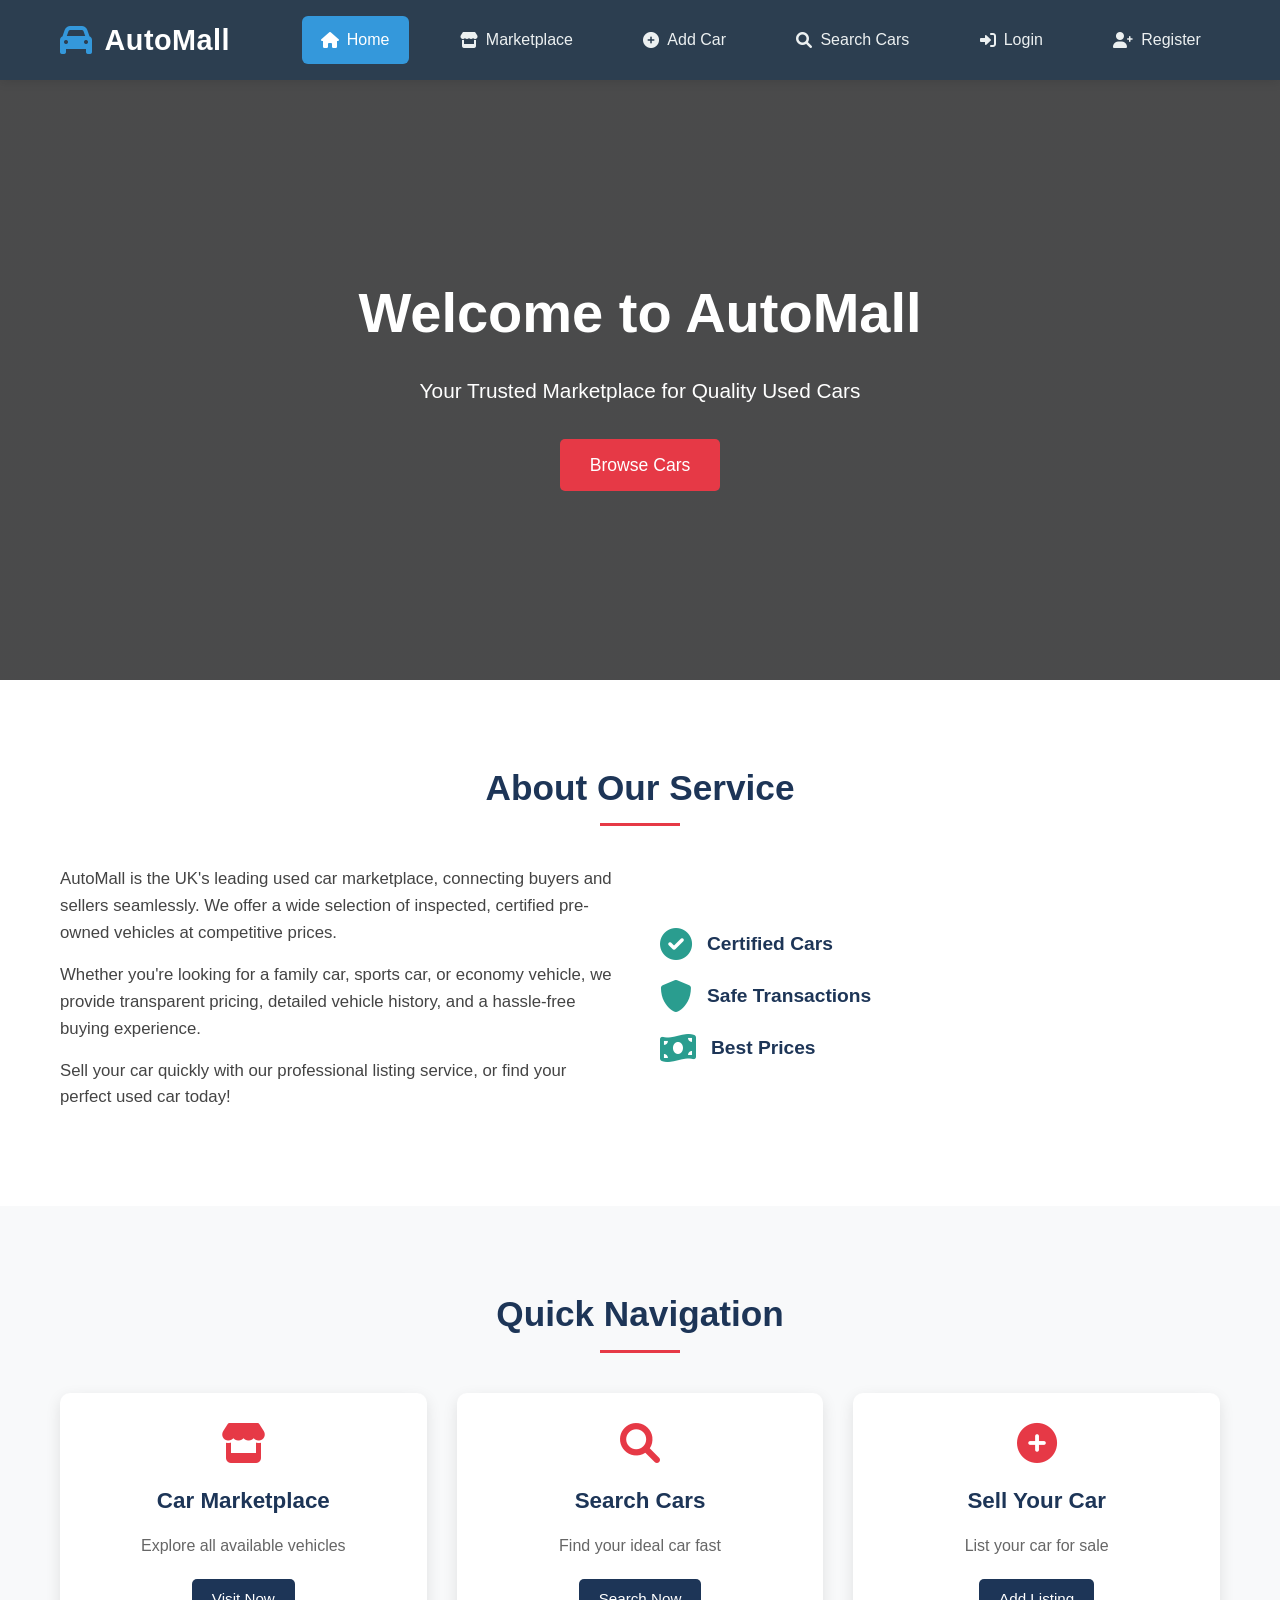
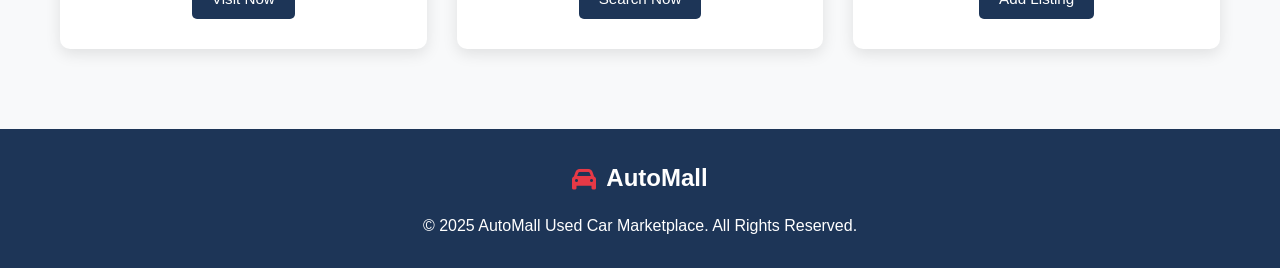
==== index.html @ ef2dfb4d "index.html & style.css" ====
<!DOCTYPE html>
<html lang="en">
<head>
    <meta charset="UTF-8">
    <meta name="viewport" content="width=device-width, initial-scale=1.0">
    <title>AutoMall - Premium Used Cars Marketplace</title>
    <!-- 引入你提供的导航栏资源 -->
    <link rel="stylesheet" href="navbar.css">
    <script src="navbar.js" defer></script>
    <link rel="stylesheet" href="https://cdnjs.cloudflare.com/ajax/libs/font-awesome/6.0.0/css/all.min.css">
    <!-- 主页样式 -->
    <link rel="stylesheet" href="style.css">
</head>
<body>
    <!-- 导航栏开始 (你提供的代码) -->
    <header>
        <nav class="navbar">
            <div class="nav-container">
                <!-- 网站Logo - AutoMall -->
                <div class="logo">
                    <a href="index.html">
                        <i class="fas fa-car"></i>
                        <span>AutoMall</span>
                    </a>
                </div>

                <!-- 导航链接 -->
                <ul class="nav-menu">
                    <li class="active"><a href="index.html"><i class="fas fa-home"></i> Home</a></li>
                    <li><a href="marketplace.html"><i class="fas fa-store"></i> Marketplace</a></li>
                    <li><a href="add-car.html"><i class="fas fa-plus-circle"></i> Add Car</a></li>
                    <li><a href="search.html"><i class="fas fa-search"></i> Search Cars</a></li>
                    <li><a href="login.html"><i class="fas fa-sign-in-alt"></i> Login</a></li>
                    <li><a href="registration.html"><i class="fas fa-user-plus"></i> Register</a></li>
                </ul>

                <!-- 移动端菜单按钮 -->
                <div class="hamburger">
                    <span class="bar"></span>
                    <span class="bar"></span>
                    <span class="bar"></span>
                </div>
            </div>
        </nav>
    </header>
    <!-- 导航栏结束 -->

    <!-- 主页主内容区 -->
    <main>
        <!-- 英雄区/横幅区 -->
        <section class="hero">
            <div class="hero-content">
                <h1>Welcome to AutoMall</h1>
                <p>Your Trusted Marketplace for Quality Used Cars</p>
                <a href="marketplace.html" class="btn">Browse Cars</a>
            </div>
        </section>

        <!-- 业务简介区 -->
        <section class="about">
            <div class="container">
                <h2>About Our Service</h2>
                <div class="about-content">
                    <div class="about-text">
                        <p>AutoMall is the UK's leading used car marketplace, connecting buyers and sellers seamlessly. We offer a wide selection of inspected, certified pre-owned vehicles at competitive prices.</p>
                        <p>Whether you're looking for a family car, sports car, or economy vehicle, we provide transparent pricing, detailed vehicle history, and a hassle-free buying experience.</p>
                        <p>Sell your car quickly with our professional listing service, or find your perfect used car today!</p>
                    </div>
                    <div class="about-features">
                        <div class="feature">
                            <i class="fas fa-check-circle"></i>
                            <h3>Certified Cars</h3>
                        </div>
                        <div class="feature">
                            <i class="fas fa-shield-alt"></i>
                            <h3>Safe Transactions</h3>
                        </div>
                        <div class="feature">
                            <i class="fas fa-money-bill-wave"></i>
                            <h3>Best Prices</h3>
                        </div>
                    </div>
                </div>
            </div>
        </section>

        <!-- 快捷链接区 -->
        <section class="quick-links">
            <div class="container">
                <h2>Quick Navigation</h2>
                <div class="link-cards">
                    <div class="link-card">
                        <i class="fas fa-store"></i>
                        <h3>Car Marketplace</h3>
                        <p>Explore all available vehicles</p>
                        <a href="marketplace.html" class="small-btn">Visit Now</a>
                    </div>
                    <div class="link-card">
                        <i class="fas fa-search"></i>
                        <h3>Search Cars</h3>
                        <p>Find your ideal car fast</p>
                        <a href="search.html" class="small-btn">Search Now</a>
                    </div>
                    <div class="link-card">
                        <i class="fas fa-plus-circle"></i>
                        <h3>Sell Your Car</h3>
                        <p>List your car for sale</p>
                        <a href="add-car.html" class="small-btn">Add Listing</a>
                    </div>
                </div>
            </div>
        </section>
    </main>

    <!-- 页脚 -->
    <footer>
        <div class="container footer-content">
            <div class="footer-logo">
                <i class="fas fa-car"></i>
                <span>AutoMall</span>
            </div>
            <p>&copy; 2025 AutoMall Used Car Marketplace. All Rights Reserved.</p>
        </div>
    </footer>
</body>
</html>
---- navbar.css ----
/* 导航栏样式 - 蓝色系配色 */
.navbar {
    background-color: #2c3e50;
    padding: 1rem 0;
    box-shadow: 0 2px 10px rgba(0, 0, 0, 0.1);
    position: sticky;
    top: 0;
    z-index: 1000;
}

.nav-container {
    max-width: 1200px;
    margin: 0 auto;
    display: flex;
    justify-content: space-between;
    align-items: center;
    padding: 0 20px;
}

.logo a {
    color: white;
    text-decoration: none;
    font-size: 1.8rem;
    font-weight: 700;
    display: flex;
    align-items: center;
    gap: 12px;
    letter-spacing: 0.5px;
}

.logo i {
    color: #3498db;
    font-size: 2rem;
}

.logo span {
    color: white;
    font-weight: 800;
}

.nav-menu {
    display: flex;
    list-style: none;
    gap: 2rem;
    margin: 0;
    padding: 0;
}

.nav-menu li a {
    color: #ecf0f1;
    text-decoration: none;
    padding: 0.7rem 1.2rem;
    border-radius: 6px;
    transition: all 0.3s ease;
    display: flex;
    align-items: center;
    gap: 8px;
    font-weight: 500;
    font-size: 1rem;
}

.nav-menu li a:hover {
    background-color: #3498db;
    color: white;
}

.nav-menu li.active a {
    background-color: #3498db;
    color: white;
}

.hamburger {
    display: none;
    cursor: pointer;
    background: none;
    border: none;
    padding: 5px;
}

.bar {
    display: block;
    width: 25px;
    height: 3px;
    margin: 5px auto;
    background-color: white;
    transition: all 0.3s ease;
    border-radius: 2px;
}

/* 响应式导航栏 */
@media (max-width: 768px) {
    .hamburger {
        display: block;
    }

    .nav-menu {
        position: fixed;
        left: -100%;
        top: 70px;
        flex-direction: column;
        background-color: #2c3e50;
        width: 100%;
        text-align: center;
        transition: 0.3s;
        padding: 2rem 0;
        gap: 0;
        box-shadow: 0 5px 10px rgba(0, 0, 0, 0.1);
    }

    .nav-menu.active {
        left: 0;
    }

    .nav-menu li {
        margin: 1rem 0;
    }

    .nav-menu li a {
        padding: 1rem;
        justify-content: center;
    }

    .hamburger.active .bar:nth-child(2) {
        opacity: 0;
    }

    .hamburger.active .bar:nth-child(1) {
        transform: translateY(8px) rotate(45deg);
    }

    .hamburger.active .bar:nth-child(3) {
        transform: translateY(-8px) rotate(-45deg);
    }
}
---- style.css ----
/* 全局样式重置 */
* {
    margin: 0;
    padding: 0;
    box-sizing: border-box;
    font-family: 'Segoe UI', Tahoma, Geneva, Verdana, sans-serif;
}

body {
    line-height: 1.6;
    color: #333;
    background-color: #f8f9fa;
}

.container {
    max-width: 1200px;
    margin: 0 auto;
    padding: 0 20px;
}

a {
    text-decoration: none;
    color: inherit;
}

ul {
    list-style: none;
}

/* 英雄横幅区 */
.hero {
    background: linear-gradient(rgba(0, 0, 0, 0.7), rgba(0, 0, 0, 0.7)), url('https://images.unsplash.com/photo-1552519507-da3b142c6e3d38?ixlib=rb-4.0.3&auto=format&fit=crop&w=1470&q=80');
    background-size: cover;
    background-position: center;
    height: 600px;
    display: flex;
    align-items: center;
    justify-content: center;
    text-align: center;
    color: white;
}

.hero-content h1 {
    font-size: 3.5rem;
    margin-bottom: 1rem;
}

.hero-content p {
    font-size: 1.3rem;
    margin-bottom: 2rem;
}

.btn {
    display: inline-block;
    background-color: #e63946;
    color: white;
    padding: 12px 30px;
    border-radius: 5px;
    font-size: 1.1rem;
    font-weight: 500;
    transition: background 0.3s ease;
}

.btn:hover {
    background-color: #c1121f;
}

/* 业务简介区 */
.about {
    padding: 80px 0;
    background-color: white;
}

.about h2,
.quick-links h2 {
    text-align: center;
    font-size: 2.2rem;
    margin-bottom: 50px;
    color: #1d3557;
    position: relative;
}

.about h2::after,
.quick-links h2::after {
    content: '';
    width: 80px;
    height: 3px;
    background-color: #e63946;
    position: absolute;
    bottom: -10px;
    left: 50%;
    transform: translateX(-50%);
}

.about-content {
    display: grid;
    grid-template-columns: 1fr 1fr;
    gap: 40px;
    align-items: center;
}

.about-text p {
    font-size: 1.05rem;
    margin-bottom: 15px;
    color: #444;
}

.about-features {
    display: flex;
    flex-direction: column;
    gap: 20px;
}

.feature {
    display: flex;
    align-items: center;
    gap: 15px;
}

.feature i {
    font-size: 2rem;
    color: #2a9d8f;
}

.feature h3 {
    font-size: 1.2rem;
    color: #1d3557;
}

/* 快捷导航区 */
.quick-links {
    padding: 80px 0;
    background-color: #f8f9fa;
}

.link-cards {
    display: grid;
    grid-template-columns: repeat(3, 1fr);
    gap: 30px;
}

.link-card {
    background-color: white;
    padding: 30px;
    border-radius: 10px;
    text-align: center;
    box-shadow: 0 5px 15px rgba(0,0,0,0.1);
    transition: transform 0.3s ease;
}

.link-card:hover {
    transform: translateY(-10px);
}

.link-card i {
    font-size: 2.5rem;
    color: #e63946;
    margin-bottom: 20px;
}

.link-card h3 {
    font-size: 1.4rem;
    margin-bottom: 15px;
    color: #1d3557;
}

.link-card p {
    color: #666;
    margin-bottom: 20px;
}

.small-btn {
    display: inline-block;
    padding: 8px 20px;
    background-color: #1d3557;
    color: white;
    border-radius: 5px;
    font-size: 0.95rem;
    transition: background 0.3s ease;
}

.small-btn:hover {
    background-color: #0d1b2a;
}

/* 页脚 */
footer {
    background-color: #1d3557;
    color: white;
    padding: 30px 0;
    text-align: center;
}

.footer-logo {
    display: flex;
    align-items: center;
    justify-content: center;
    gap: 10px;
    font-size: 1.5rem;
    font-weight: bold;
    margin-bottom: 15px;
}

.footer-logo i {
    color: #e63946;
}

/* 响应式适配 */
@media (max-width: 992px) {
    .about-content {
        grid-template-columns: 1fr;
    }
    
    .link-cards {
        grid-template-columns: 1fr 1fr;
    }
}

@media (max-width: 768px) {
    .hero-content h1 {
        font-size: 2.5rem;
    }
    
    .link-cards {
        grid-template-columns: 1fr;
    }
}
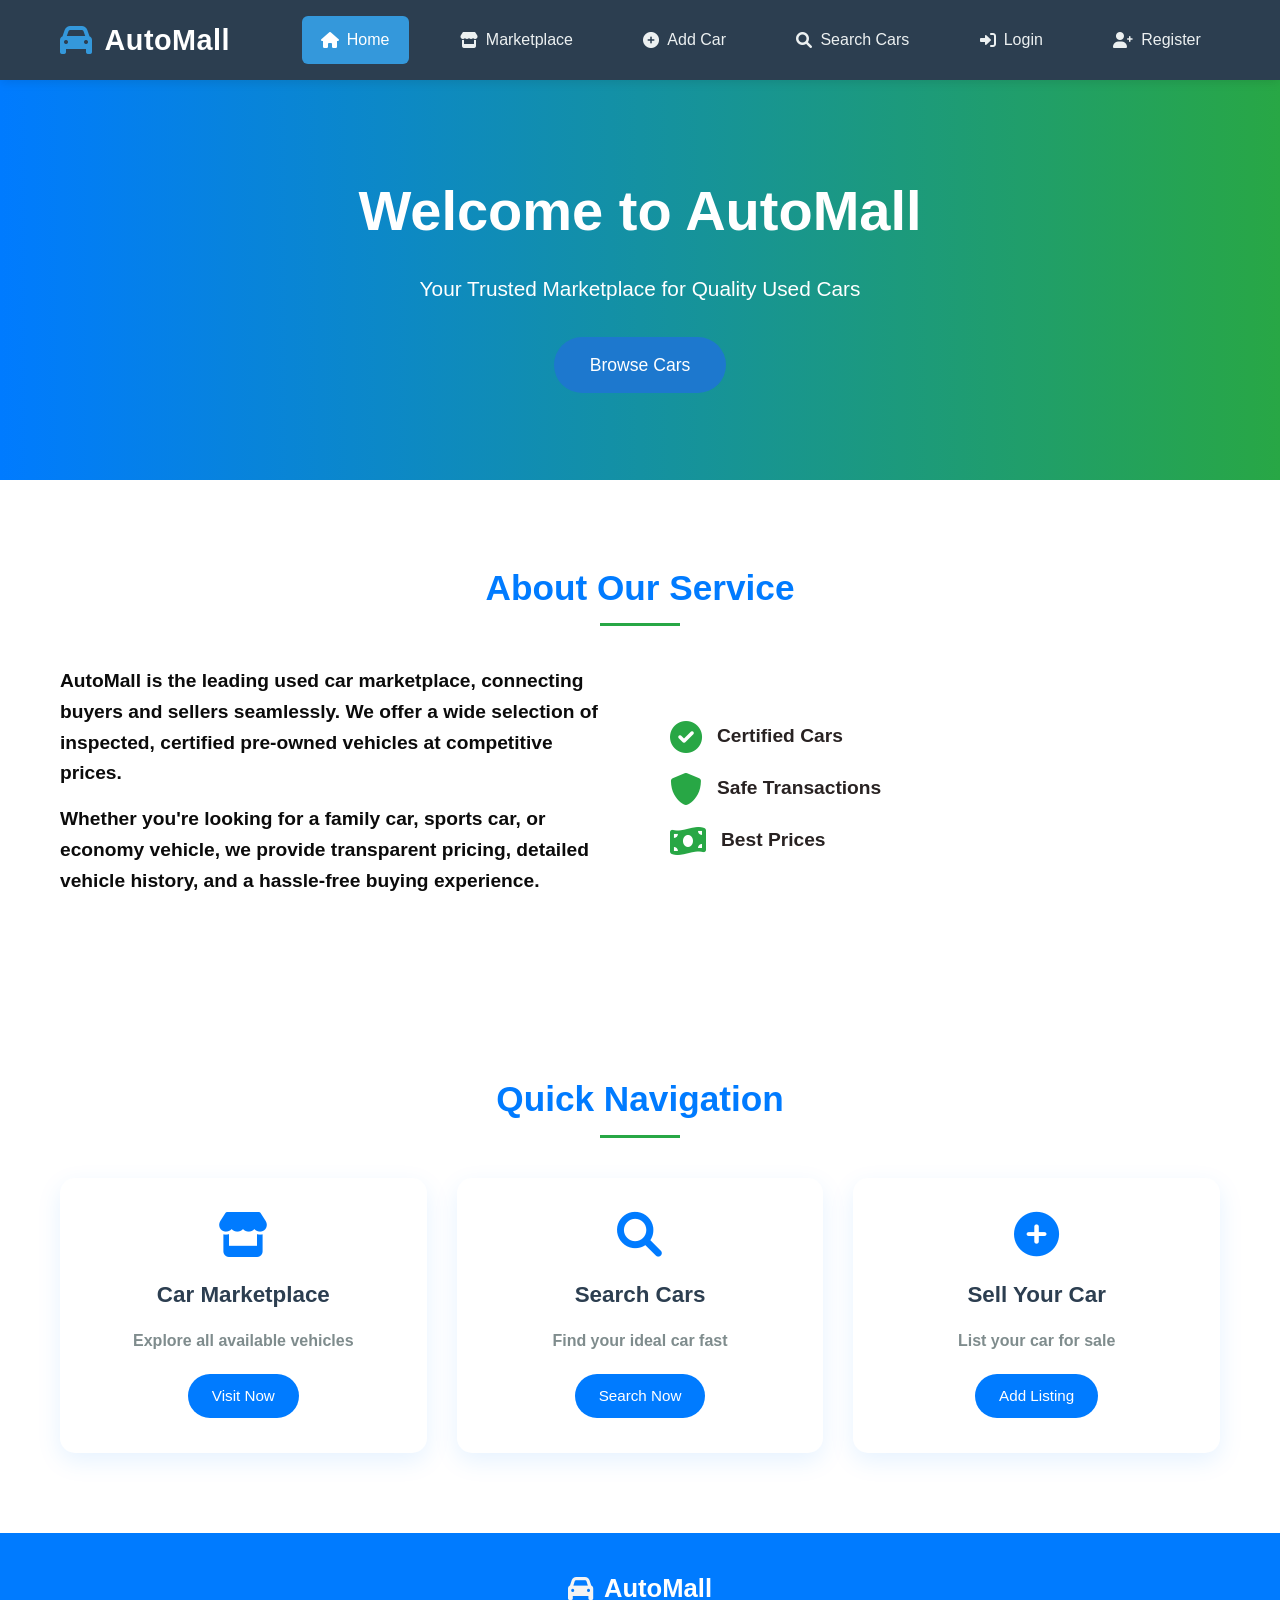
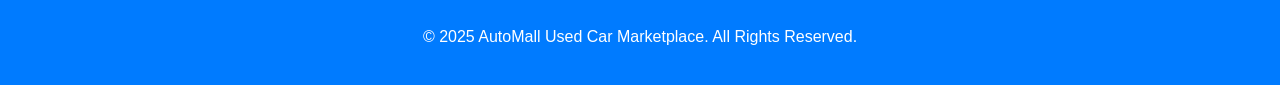
==== commit defb4d30: "Rename index1.html to index.html" ====
--- a/index.html
+++ b/index.html
@@ -4,19 +4,16 @@
     <meta charset="UTF-8">
     <meta name="viewport" content="width=device-width, initial-scale=1.0">
     <title>AutoMall - Premium Used Cars Marketplace</title>
-    <!-- 引入你提供的导航栏资源 -->
     <link rel="stylesheet" href="navbar.css">
     <script src="navbar.js" defer></script>
     <link rel="stylesheet" href="https://cdnjs.cloudflare.com/ajax/libs/font-awesome/6.0.0/css/all.min.css">
-    <!-- 主页样式 -->
-    <link rel="stylesheet" href="style.css">
+    <link rel="stylesheet" href="style1.css">
 </head>
 <body>
-    <!-- 导航栏开始 (你提供的代码) -->
+    <!-- 导航栏 -->
     <header>
         <nav class="navbar">
             <div class="nav-container">
-                <!-- 网站Logo - AutoMall -->
                 <div class="logo">
                     <a href="index.html">
                         <i class="fas fa-car"></i>
@@ -24,17 +21,15 @@
                     </a>
                 </div>
 
-                <!-- 导航链接 -->
                 <ul class="nav-menu">
                     <li class="active"><a href="index.html"><i class="fas fa-home"></i> Home</a></li>
                     <li><a href="marketplace.html"><i class="fas fa-store"></i> Marketplace</a></li>
                     <li><a href="add-car.html"><i class="fas fa-plus-circle"></i> Add Car</a></li>
-                    <li><a href="search.html"><i class="fas fa-search"></i> Search Cars</a></li>
+                    <li><a href="../search.html"><i class="fas fa-search"></i> Search Cars</a></li>
                     <li><a href="login.html"><i class="fas fa-sign-in-alt"></i> Login</a></li>
                     <li><a href="registration.html"><i class="fas fa-user-plus"></i> Register</a></li>
                 </ul>
 
-                <!-- 移动端菜单按钮 -->
                 <div class="hamburger">
                     <span class="bar"></span>
                     <span class="bar"></span>
@@ -43,11 +38,9 @@
             </div>
         </nav>
     </header>
-    <!-- 导航栏结束 -->
 
-    <!-- 主页主内容区 -->
     <main>
-        <!-- 英雄区/横幅区 -->
+        <!-- 汽车大图横幅（明亮干净） -->
         <section class="hero">
             <div class="hero-content">
                 <h1>Welcome to AutoMall</h1>
@@ -56,15 +49,14 @@
             </div>
         </section>
 
-        <!-- 业务简介区 -->
+        <!-- 业务简介 -->
         <section class="about">
             <div class="container">
                 <h2>About Our Service</h2>
                 <div class="about-content">
                     <div class="about-text">
-                        <p>AutoMall is the UK's leading used car marketplace, connecting buyers and sellers seamlessly. We offer a wide selection of inspected, certified pre-owned vehicles at competitive prices.</p>
+                        <p>AutoMall is the leading used car marketplace, connecting buyers and sellers seamlessly. We offer a wide selection of inspected, certified pre-owned vehicles at competitive prices.</p>
                         <p>Whether you're looking for a family car, sports car, or economy vehicle, we provide transparent pricing, detailed vehicle history, and a hassle-free buying experience.</p>
-                        <p>Sell your car quickly with our professional listing service, or find your perfect used car today!</p>
                     </div>
                     <div class="about-features">
                         <div class="feature">
@@ -84,7 +76,7 @@
             </div>
         </section>
 
-        <!-- 快捷链接区 -->
+        <!-- 快捷链接 -->
         <section class="quick-links">
             <div class="container">
                 <h2>Quick Navigation</h2>
@@ -99,7 +91,7 @@
                         <i class="fas fa-search"></i>
                         <h3>Search Cars</h3>
                         <p>Find your ideal car fast</p>
-                        <a href="search.html" class="small-btn">Search Now</a>
+                        <a href="../search.html" class="small-btn">Search Now</a>
                     </div>
                     <div class="link-card">
                         <i class="fas fa-plus-circle"></i>
@@ -112,7 +104,7 @@
         </section>
     </main>
 
-    <!-- 页脚 -->
+    <!-- 页脚设计 -->
     <footer>
         <div class="container footer-content">
             <div class="footer-logo">
@@ -123,4 +115,4 @@
         </div>
     </footer>
 </body>
-</html>+</html>
--- a/navbar.css
+++ b/navbar.css
@@ -87,7 +87,7 @@
     border-radius: 2px;
 }
 
-/* 响应式导航栏 */
+/* 响应式导航栏设计 */
 @media (max-width: 768px) {
     .hamburger {
         display: block;
--- a/style1.css
+++ b/style1.css
@@ -0,0 +1,259 @@
+/* 全局重置 */
+* {
+    margin: 0;
+    padding: 0;
+    box-sizing: border-box;
+    font-family: 'Segoe UI', Tahoma, Geneva, Verdana, sans-serif;
+}
+
+/* 页面整体背景：纯白色 + 浅蓝色，页面明亮干净 */
+body {
+    line-height: 1.6;
+    color: #2c3e50;
+    background-color: #ffffff;
+}
+
+.container {
+    max-width: 1200px;
+    margin: 0 auto;
+    padding: 0 20px;
+}
+
+a {
+    text-decoration: none;
+    color: inherit;
+}
+
+ul {
+    list-style: none;
+}
+
+/* 汽车横幅（缩小高度！） */
+.hero {
+    background: linear-gradient(to right, #007bff, #28a745);
+    background-size: cover;
+    background-position: center;
+    height: 400px; /* 缩小了高度 */
+    display: flex;
+    align-items: center;
+    justify-content: center;
+    text-align: center;
+    color: white;
+}
+
+.hero-content h1 {
+    font-size: 3.5rem;
+    margin-bottom: 1rem;
+}
+
+.hero-content p {
+    font-size: 1.3rem;
+    margin-bottom: 2rem;
+}
+
+.btn {
+    display: inline-block;
+    background-color: #1d78ce;
+    color: white;
+    padding: 14px 36px;
+    border-radius: 50px;
+    font-size: 1.1rem;
+    font-weight: 500;
+    transition: 0.3s;
+}
+
+.btn:hover {
+    background-color: #2ab39c;
+    transform: translateY(-3px);
+}
+
+/* ========= 共用汽车背景图 ========= */
+.car-bg-section {
+    background-image: url('carbackground.jpg');
+    background-size: cover;
+    background-position: center;
+    position: relative;
+}
+
+/* 🔥 关键修改：降低遮罩透明度，让图片更清晰，同时文字依然可读 */
+.car-bg-section::before {
+    content: '';
+    position: absolute;
+    top: 0;
+    left: 0;
+    width: 100%;
+    height: 100%;
+    background-color: rgba(255, 255, 255, 0.55); /* 从 0.65 → 0.55，图片更清晰 */
+    z-index: 1;
+}
+
+/* 业务简介区 */
+.about {
+    padding: 80px 0;
+    background-color: transparent;
+    position: relative;
+    z-index: 2;
+}
+
+.about h2,
+.quick-links h2 {
+    text-align: center;
+    font-size: 2.2rem;
+    margin-bottom: 50px;
+    color: #007bff;
+    position: relative;
+}
+
+.about h2::after,
+.quick-links h2::after {
+    content: '';
+    width: 80px;
+    height: 3px;
+    background-color: #28a745;
+    position: absolute;
+    bottom: -10px;
+    left: 50%;
+    transform: translateX(-50%);
+}
+
+/* 🔥 关键修改：增大左右两栏间距，让内容更舒展 */
+.about-content {
+    display: grid;
+    grid-template-columns: 1fr 1fr;
+    gap: 60px; /* 从 40px → 60px，左右更分开 */
+    align-items: center;
+}
+
+/* 🔥 关键修改：增强文字对比度，让字体更清晰 */
+.about-text p {
+    font-size: 1.2rem; /* 字体稍微放大 */
+    margin-bottom: 15px;
+    color: #0b0b0b; /* 文字颜色加深，对比度更高 */
+    font-weight: 700; /* 字体加粗一点 */
+    text-shadow: 0 0 2px rgba(255,255,255,0.6); /* 加轻微文字阴影，防止被背景干扰 */
+}
+
+.about-features {
+    display: flex;
+    flex-direction: column;
+    gap: 20px;
+}
+
+.feature {
+    display: flex;
+    align-items: center;
+    gap: 15px;
+}
+
+.feature i {
+    font-size: 2rem;
+    color: #28a745;
+}
+
+.feature h3 {
+    font-size: 1.2rem;
+    color: #282222; /* 加深文字颜色 */
+    font-weight: 600; /* 加粗标题 */
+}
+
+/* 快捷导航区 */
+.quick-links {
+    padding: 80px 0;
+    background-color: transparent;
+    position: relative;
+    z-index: 2;
+}
+
+.link-cards {
+    display: grid;
+    grid-template-columns: repeat(3, 1fr);
+    gap: 30px;
+}
+
+.link-card {
+    background-color: white;
+    padding: 35px;
+    border-radius: 15px;
+    text-align: center;
+    box-shadow: 0 8px 24px rgba(0, 123, 255, 0.1);
+    transition: 0.3s ease;
+}
+
+.link-card:hover {
+    transform: translateY(-8px);
+    box-shadow: 0 12px 30px rgba(0, 123, 255, 0.15);
+}
+
+.link-card i {
+    font-size: 2.8rem;
+    color: #007bff;
+    margin-bottom: 20px;
+}
+
+.link-card h3 {
+    font-size: 1.4rem;
+    margin-bottom: 15px;
+    color: #2c3e50;
+}
+
+.link-card p {
+    color: #7f8c8d;
+    font-weight: 600;
+    margin-bottom: 20px;
+}
+
+.small-btn {
+    display: inline-block;
+    padding: 10px 24px;
+    background-color: #007bff;
+    color: white;
+    border-radius: 50px;
+    font-size: 0.95rem;
+    transition: 0.3s;
+}
+
+.small-btn:hover {
+    background-color: #0056b3;
+}
+
+/* 页脚：清爽蓝色 */
+footer {
+    background-color: #007bff;
+    color: white;
+    padding: 35px 0;
+    text-align: center;
+}
+
+.footer-logo {
+    display: flex;
+    align-items: center;
+    justify-content: center;
+    gap: 10px;
+    font-size: 1.6rem;
+    font-weight: bold;
+    margin-bottom: 15px;
+}
+
+.footer-logo i {
+    color: #f3f3f3;
+}
+
+/* 响应式 */
+@media (max-width: 992px) {
+    .about-content {
+        grid-template-columns: 1fr;
+        gap: 40px; /* 移动端恢复合适间距 */
+    }
+    .link-cards {
+        grid-template-columns: 1fr 1fr;
+    }
+}
+
+@media (max-width: 768px) {
+    .hero-content h1 {
+        font-size: 2.5rem;
+    }
+    .link-cards {
+        grid-template-columns: 1fr;
+    }
+}
